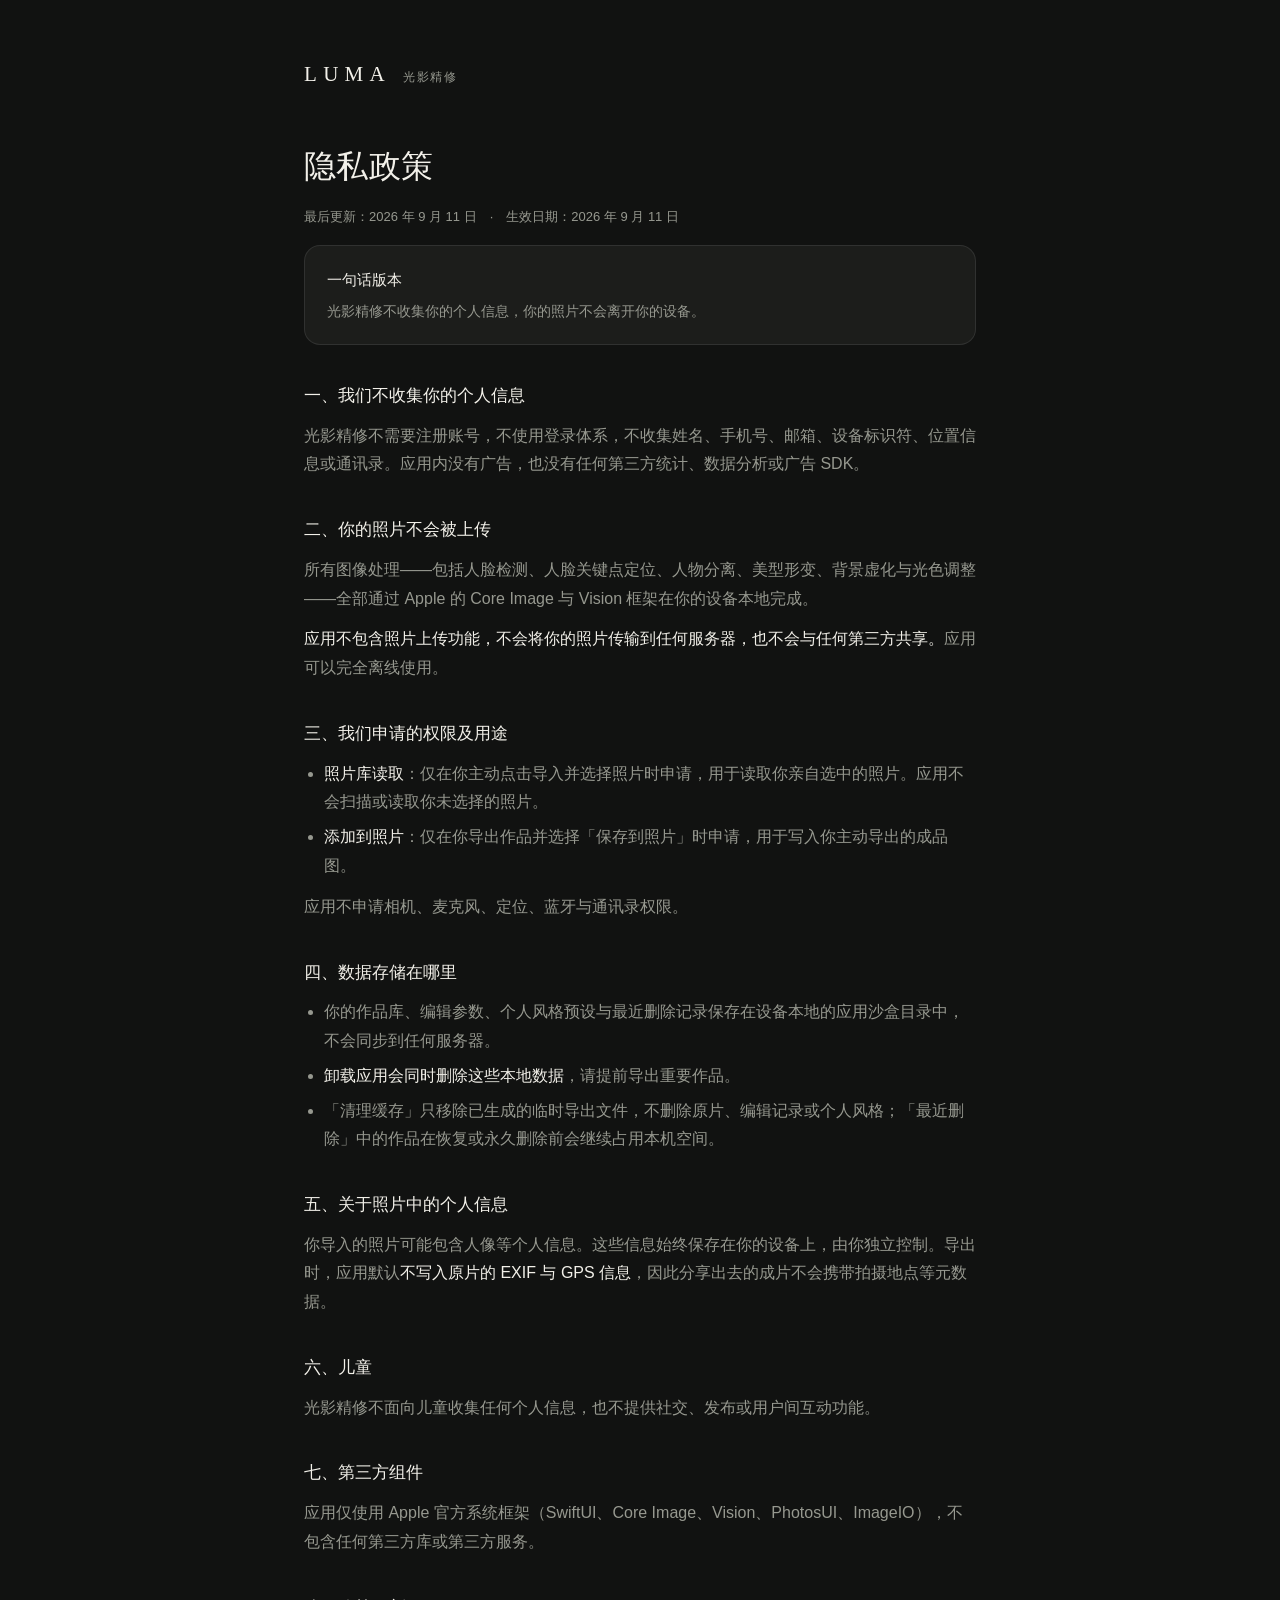
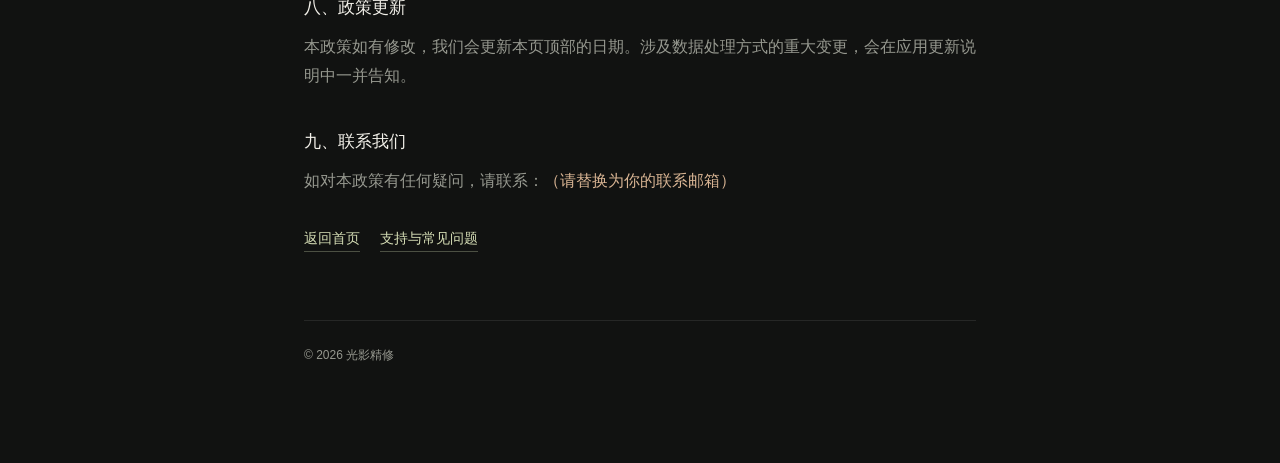
==== privacy/index.html @ 88d23a96 "光影精修上架支持站点：隐私政策与支持页" ====
<!doctype html>
<html lang="zh-Hans">
<head>
<meta charset="utf-8">
<meta name="viewport" content="width=device-width, initial-scale=1">
<title>隐私政策 · 光影精修</title>
<meta name="description" content="光影精修隐私政策：不收集个人信息，照片不上传，全部处理在设备本地完成。">
<link rel="stylesheet" href="../styles.css">
</head>
<body>
<main class="wrap">
  <div class="brand"><span class="mark">LUMA</span><span class="sub">光影精修</span></div>

  <h1>隐私政策</h1>
  <p class="updated">最后更新：2026 年 9 月 11 日　·　生效日期：2026 年 9 月 11 日</p>

  <div class="card">
    <h3>一句话版本</h3>
    <p>光影精修不收集你的个人信息，你的照片不会离开你的设备。</p>
  </div>

  <h2>一、我们不收集你的个人信息</h2>
  <p>光影精修不需要注册账号，不使用登录体系，不收集姓名、手机号、邮箱、设备标识符、位置信息或通讯录。应用内没有广告，也没有任何第三方统计、数据分析或广告 SDK。</p>

  <h2>二、你的照片不会被上传</h2>
  <p>所有图像处理——包括人脸检测、人脸关键点定位、人物分离、美型形变、背景虚化与光色调整——全部通过 Apple 的 Core Image 与 Vision 框架在你的设备本地完成。</p>
  <p><strong>应用不包含照片上传功能，不会将你的照片传输到任何服务器，也不会与任何第三方共享。</strong>应用可以完全离线使用。</p>

  <h2>三、我们申请的权限及用途</h2>
  <ul>
    <li><strong>照片库读取</strong>：仅在你主动点击导入并选择照片时申请，用于读取你亲自选中的照片。应用不会扫描或读取你未选择的照片。</li>
    <li><strong>添加到照片</strong>：仅在你导出作品并选择「保存到照片」时申请，用于写入你主动导出的成品图。</li>
  </ul>
  <p>应用不申请相机、麦克风、定位、蓝牙与通讯录权限。</p>

  <h2>四、数据存储在哪里</h2>
  <ul>
    <li>你的作品库、编辑参数、个人风格预设与最近删除记录保存在设备本地的应用沙盒目录中，不会同步到任何服务器。</li>
    <li><strong>卸载应用会同时删除这些本地数据</strong>，请提前导出重要作品。</li>
    <li>「清理缓存」只移除已生成的临时导出文件，不删除原片、编辑记录或个人风格；「最近删除」中的作品在恢复或永久删除前会继续占用本机空间。</li>
  </ul>

  <h2>五、关于照片中的个人信息</h2>
  <p>你导入的照片可能包含人像等个人信息。这些信息始终保存在你的设备上，由你独立控制。导出时，应用默认<strong>不写入原片的 EXIF 与 GPS 信息</strong>，因此分享出去的成片不会携带拍摄地点等元数据。</p>

  <h2>六、儿童</h2>
  <p>光影精修不面向儿童收集任何个人信息，也不提供社交、发布或用户间互动功能。</p>

  <h2>七、第三方组件</h2>
  <p>应用仅使用 Apple 官方系统框架（SwiftUI、Core Image、Vision、PhotosUI、ImageIO），不包含任何第三方库或第三方服务。</p>

  <h2>八、政策更新</h2>
  <p>本政策如有修改，我们会更新本页顶部的日期。涉及数据处理方式的重大变更，会在应用更新说明中一并告知。</p>

  <h2>九、联系我们</h2>
  <p>如对本政策有任何疑问，请联系：<span class="fill">（请替换为你的联系邮箱）</span></p>

  <div class="links">
    <a href="../">返回首页</a>
    <a href="../support/">支持与常见问题</a>
  </div>

  <footer>
    <span>© 2026 光影精修</span>
  </footer>
</main>
</body>
</html>
---- styles.css ----
:root {
  --bg: #111211;
  --surface: #1c1d1b;
  --raised: #252622;
  --line: rgba(255, 255, 255, 0.09);
  --text: #f2f0e9;
  --muted: #96988f;
  --accent: #d5ddb5;
  --gold: #d8b493;
}

* { box-sizing: border-box; }

html { -webkit-text-size-adjust: 100%; }

body {
  margin: 0;
  background: var(--bg);
  color: var(--text);
  color-scheme: dark;
  font: 16px/1.8 -apple-system, BlinkMacSystemFont, "Segoe UI", "PingFang SC",
        "Hiragino Sans GB", "Microsoft YaHei", sans-serif;
  -webkit-font-smoothing: antialiased;
}

.wrap { max-width: 720px; margin: 0 auto; padding: 56px 24px 96px; }

.brand { display: flex; align-items: baseline; gap: 12px; margin-bottom: 44px; }
.brand .mark {
  font-family: "Songti SC", "Times New Roman", Georgia, serif;
  font-size: 21px; letter-spacing: 0.3em;
}
.brand .sub { font-size: 12px; color: var(--muted); letter-spacing: 0.14em; }

h1 { font-size: 28px; font-weight: 500; margin: 0 0 10px; letter-spacing: 0.01em; }
h2 { font-size: 17px; font-weight: 500; margin: 36px 0 10px; }
h3 { font-size: 15px; font-weight: 500; margin: 0 0 6px; }

p, li { color: var(--muted); }
p strong, li strong { color: var(--text); font-weight: 500; }
p { margin: 0 0 12px; }
ul { padding-left: 20px; margin: 0 0 12px; }
li { margin-bottom: 6px; }

a { color: var(--accent); text-decoration: none; border-bottom: 1px solid rgba(213, 221, 181, 0.3); }
a:hover { border-bottom-color: var(--accent); }

.lead { font-size: 15px; color: var(--muted); margin-bottom: 34px; }
.updated { font-size: 13px; color: var(--muted); }
.fill { color: var(--gold); }

.grid { display: grid; gap: 14px; }

.card {
  background: var(--surface);
  border: 1px solid var(--line);
  border-radius: 16px;
  padding: 20px 22px;
  margin: 16px 0;
}
.card p { margin: 0; font-size: 14px; }
.card a { font-size: 14px; }

.links { display: flex; flex-wrap: wrap; gap: 20px; margin-top: 30px; font-size: 14px; }

footer {
  margin-top: 68px; padding-top: 24px;
  border-top: 1px solid var(--line);
  font-size: 12px; color: var(--muted);
  display: flex; flex-wrap: wrap; gap: 14px;
}

@media (min-width: 640px) {
  .grid { grid-template-columns: 1fr 1fr; }
  h1 { font-size: 32px; }
}
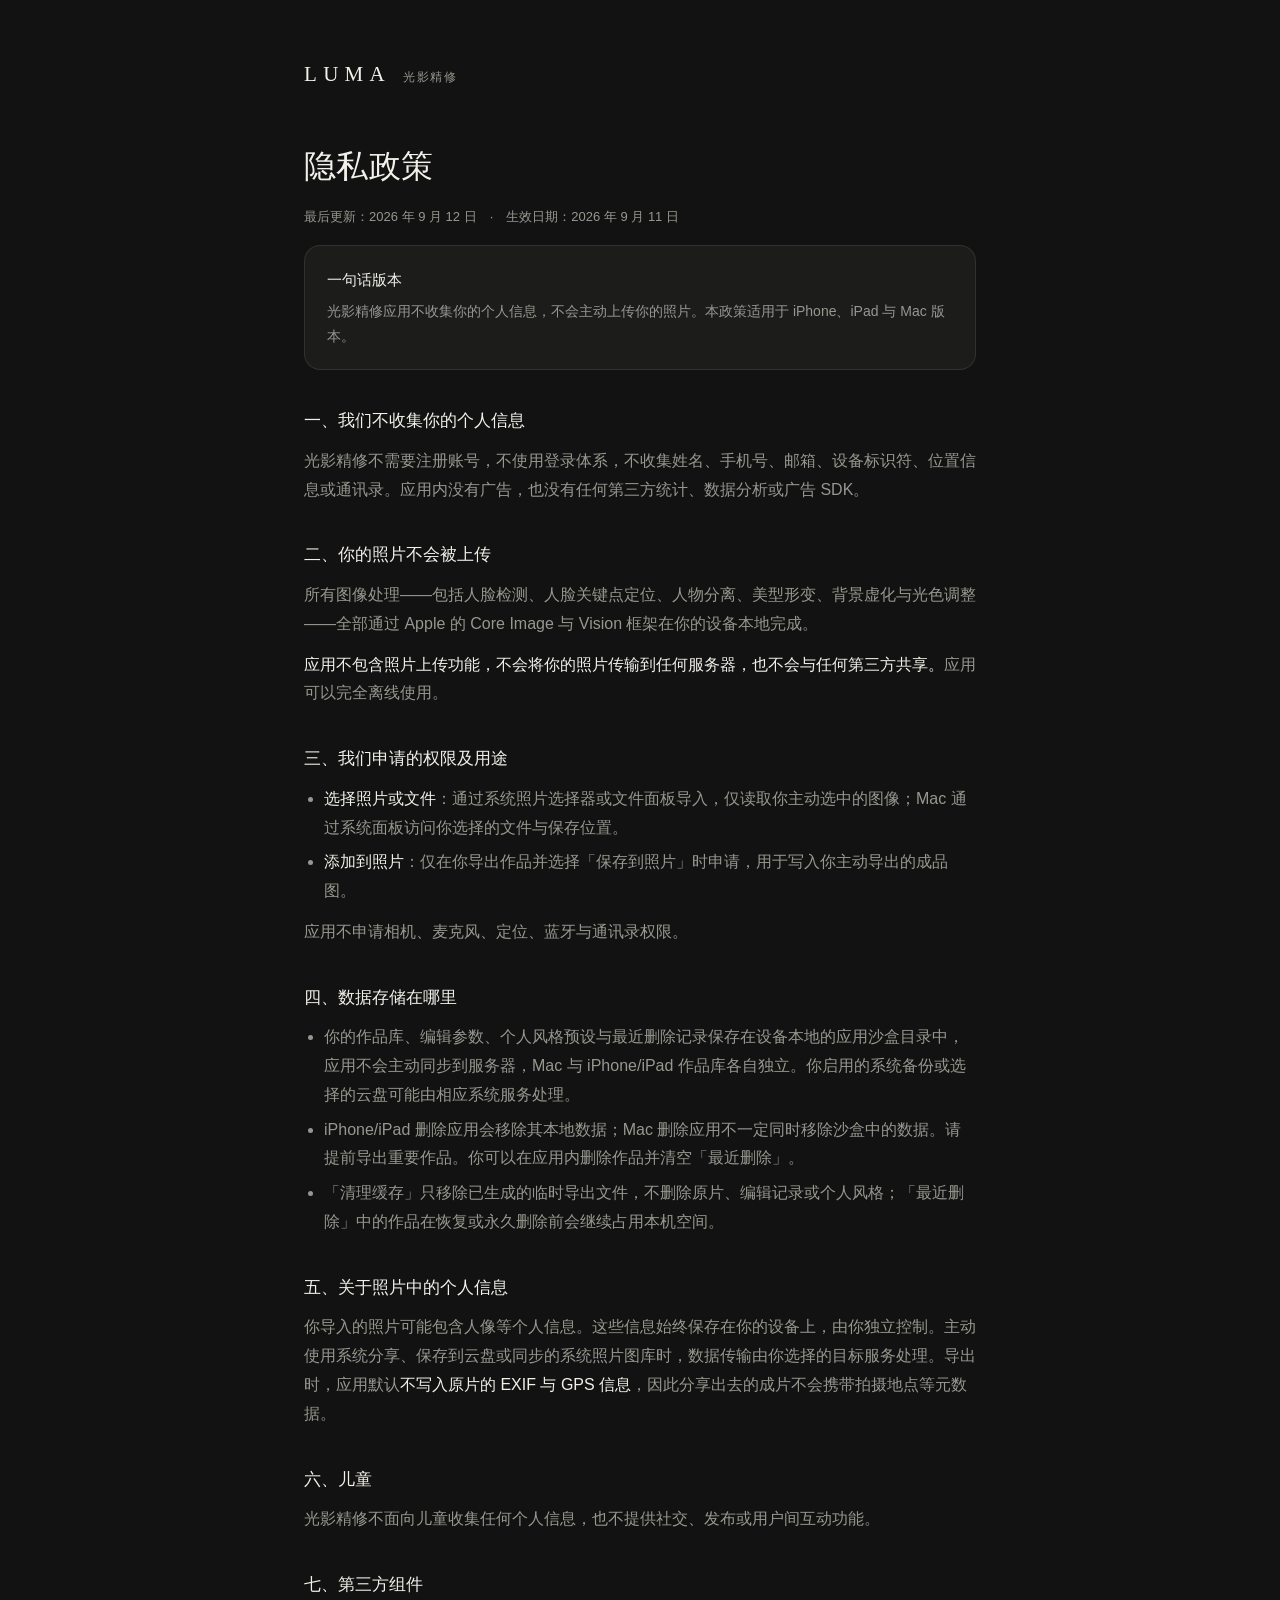
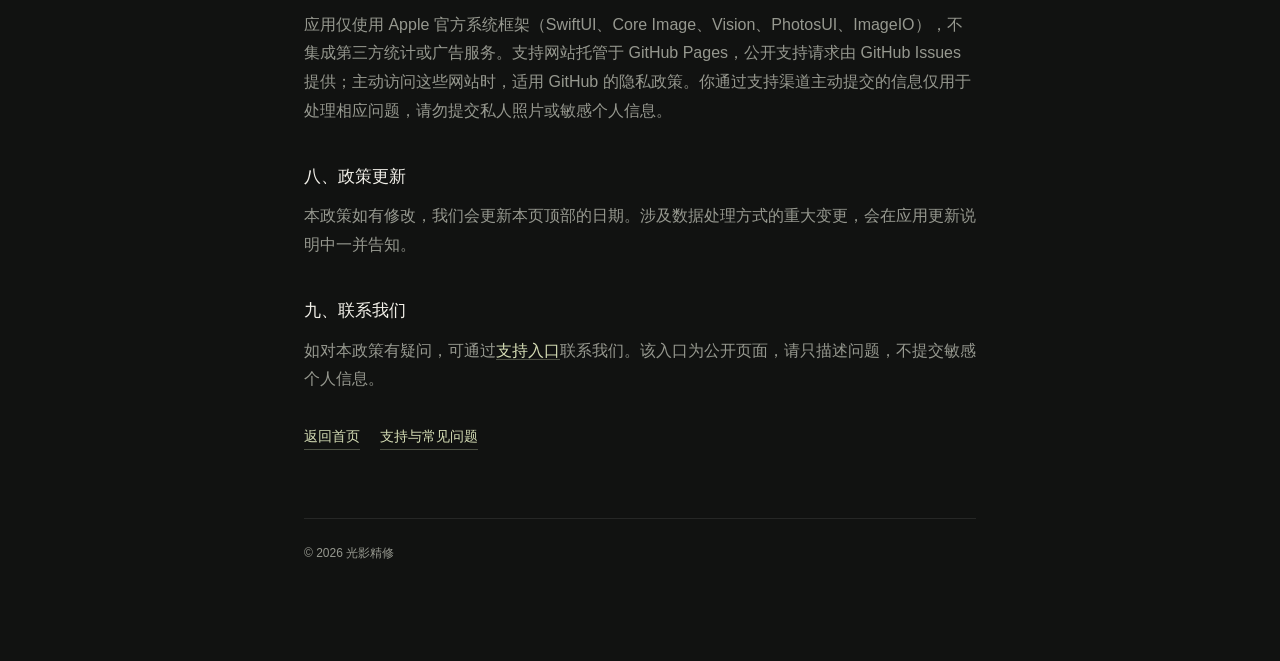
==== commit 98f2be88: "docs: 完善 Mac 支持、隐私政策与反馈入口" ====
--- a/privacy/index.html
+++ b/privacy/index.html
@@ -12,11 +12,11 @@
   <div class="brand"><span class="mark">LUMA</span><span class="sub">光影精修</span></div>
 
   <h1>隐私政策</h1>
-  <p class="updated">最后更新：2026 年 9 月 11 日　·　生效日期：2026 年 9 月 11 日</p>
+  <p class="updated">最后更新：2026 年 9 月 12 日　·　生效日期：2026 年 9 月 11 日</p>
 
   <div class="card">
     <h3>一句话版本</h3>
-    <p>光影精修不收集你的个人信息，你的照片不会离开你的设备。</p>
+    <p>光影精修应用不收集你的个人信息，不会主动上传你的照片。本政策适用于 iPhone、iPad 与 Mac 版本。</p>
   </div>
 
   <h2>一、我们不收集你的个人信息</h2>
@@ -28,32 +28,32 @@
 
   <h2>三、我们申请的权限及用途</h2>
   <ul>
-    <li><strong>照片库读取</strong>：仅在你主动点击导入并选择照片时申请，用于读取你亲自选中的照片。应用不会扫描或读取你未选择的照片。</li>
+    <li><strong>选择照片或文件</strong>：通过系统照片选择器或文件面板导入，仅读取你主动选中的图像；Mac 通过系统面板访问你选择的文件与保存位置。</li>
     <li><strong>添加到照片</strong>：仅在你导出作品并选择「保存到照片」时申请，用于写入你主动导出的成品图。</li>
   </ul>
   <p>应用不申请相机、麦克风、定位、蓝牙与通讯录权限。</p>
 
   <h2>四、数据存储在哪里</h2>
   <ul>
-    <li>你的作品库、编辑参数、个人风格预设与最近删除记录保存在设备本地的应用沙盒目录中，不会同步到任何服务器。</li>
-    <li><strong>卸载应用会同时删除这些本地数据</strong>，请提前导出重要作品。</li>
+    <li>你的作品库、编辑参数、个人风格预设与最近删除记录保存在设备本地的应用沙盒目录中，应用不会主动同步到服务器，Mac 与 iPhone/iPad 作品库各自独立。你启用的系统备份或选择的云盘可能由相应系统服务处理。</li>
+    <li>iPhone/iPad 删除应用会移除其本地数据；Mac 删除应用不一定同时移除沙盒中的数据。请提前导出重要作品。你可以在应用内删除作品并清空「最近删除」。</li>
     <li>「清理缓存」只移除已生成的临时导出文件，不删除原片、编辑记录或个人风格；「最近删除」中的作品在恢复或永久删除前会继续占用本机空间。</li>
   </ul>
 
   <h2>五、关于照片中的个人信息</h2>
-  <p>你导入的照片可能包含人像等个人信息。这些信息始终保存在你的设备上，由你独立控制。导出时，应用默认<strong>不写入原片的 EXIF 与 GPS 信息</strong>，因此分享出去的成片不会携带拍摄地点等元数据。</p>
+  <p>你导入的照片可能包含人像等个人信息。这些信息始终保存在你的设备上，由你独立控制。主动使用系统分享、保存到云盘或同步的系统照片图库时，数据传输由你选择的目标服务处理。导出时，应用默认<strong>不写入原片的 EXIF 与 GPS 信息</strong>，因此分享出去的成片不会携带拍摄地点等元数据。</p>
 
   <h2>六、儿童</h2>
   <p>光影精修不面向儿童收集任何个人信息，也不提供社交、发布或用户间互动功能。</p>
 
   <h2>七、第三方组件</h2>
-  <p>应用仅使用 Apple 官方系统框架（SwiftUI、Core Image、Vision、PhotosUI、ImageIO），不包含任何第三方库或第三方服务。</p>
+  <p>应用仅使用 Apple 官方系统框架（SwiftUI、Core Image、Vision、PhotosUI、ImageIO），不集成第三方统计或广告服务。支持网站托管于 GitHub Pages，公开支持请求由 GitHub Issues 提供；主动访问这些网站时，适用 GitHub 的隐私政策。你通过支持渠道主动提交的信息仅用于处理相应问题，请勿提交私人照片或敏感个人信息。</p>
 
   <h2>八、政策更新</h2>
   <p>本政策如有修改，我们会更新本页顶部的日期。涉及数据处理方式的重大变更，会在应用更新说明中一并告知。</p>
 
   <h2>九、联系我们</h2>
-  <p>如对本政策有任何疑问，请联系：<span class="fill">（请替换为你的联系邮箱）</span></p>
+  <p>如对本政策有疑问，可通过<a href="https://github.com/Eric-Lai-hub/luma-site/issues/new">支持入口</a>联系我们。该入口为公开页面，请只描述问题，不提交敏感个人信息。</p>
 
   <div class="links">
     <a href="../">返回首页</a>
